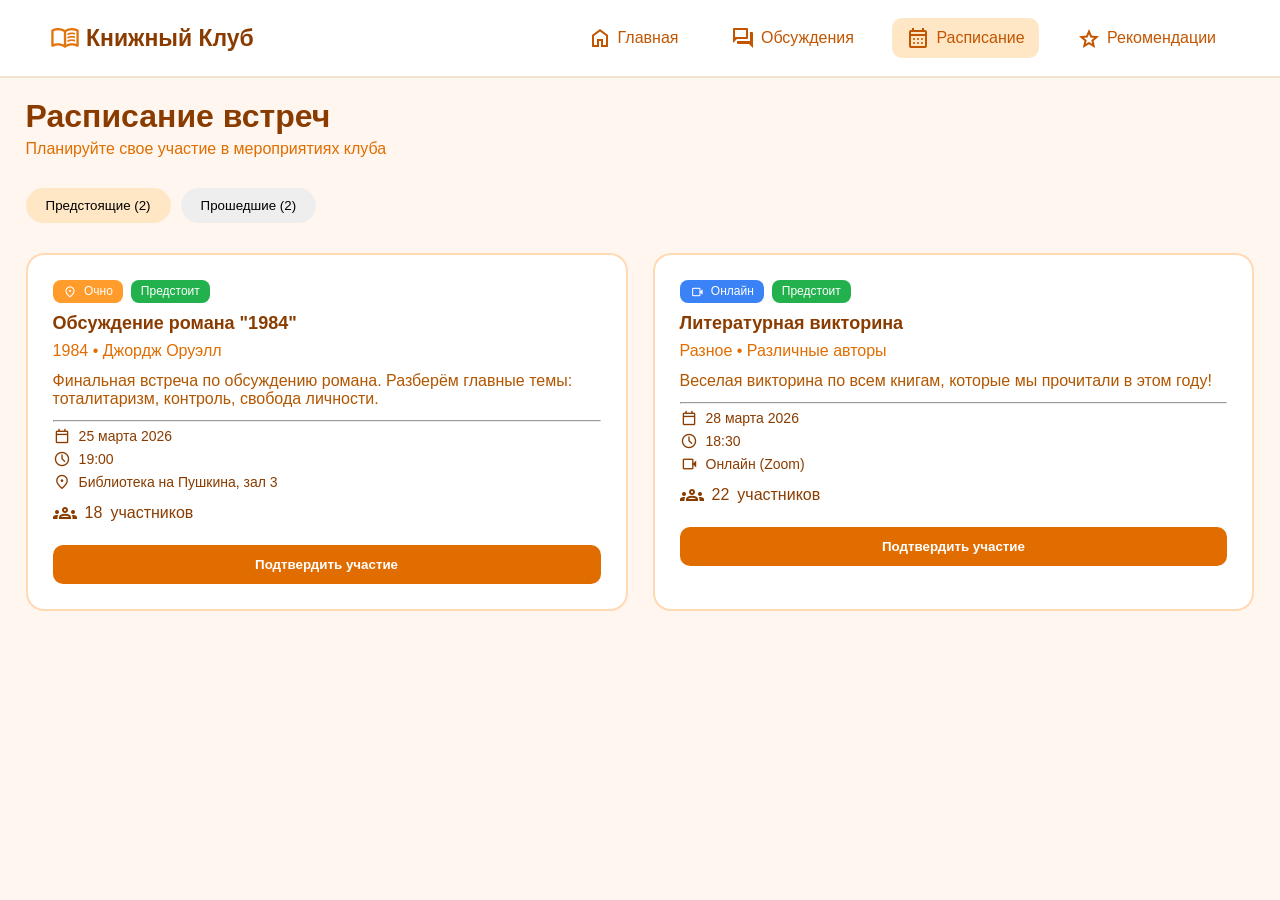
==== BookClub/schedule.html @ 9343d17d "Добавлены файлы сайта" ====
<!DOCTYPE html>
<html lang="ru">
<head>
<meta charset="UTF-8">
<meta name="viewport" content="width=device-width, initial-scale=1.0">
<title>Расписание встреч</title>

<link rel="stylesheet" href="style.css">

<link href="https://fonts.googleapis.com/css2?family=Material+Symbols+Outlined" rel="stylesheet">
</head>

<body>

<header class="header">

<div class="logo">
<span class="material-symbols-outlined">menu_book</span>
<span class="logo-text">Книжный Клуб</span>
</div>

<nav class="nav">

<a href="index.html">
<span class="material-symbols-outlined">home</span>
Главная
</a>

<a href="discussion.html">
<span class="material-symbols-outlined">forum</span>
Обсуждения
</a>

<a href="schedule.html" class="active">
<span class="material-symbols-outlined">calendar_month</span>
Расписание
</a>

<a href="recommendations.html">
<span class="material-symbols-outlined">star</span>
Рекомендации
</a>

</nav>

</header>


<h1 class="page-title">Расписание встреч</h1>
<p class="page-subtitle">Планируйте свое участие в мероприятиях клуба</p>


<div class="tabs">

<button class="tab-btn active" data-tab="upcoming">
Предстоящие (2)
</button>

<button class="tab-btn" data-tab="past">
Прошедшие (2)
</button>

</div>



<div class="events active" id="upcoming">


<div class="event-card">

<div class="tags">
<span class="tag offline">
  <span class="material-symbols-outlined">location_on</span> Очно
</span>
<span class="tag soon">Предстоит</span>
</div>

<h3 class="event-title">Обсуждение романа "1984"</h3>
<p class="book">1984 • Джордж Оруэлл</p>

<p class="desc">
Финальная встреча по обсуждению романа. Разберём главные темы: тоталитаризм, контроль, свобода личности.
</p>

<hr>

<p class="meta"><span class="material-symbols-outlined">calendar_today</span> 25 марта 2026</p>
<p class="meta"><span class="material-symbols-outlined">schedule</span> 19:00</p>
<p class="meta"><span class="material-symbols-outlined">location_on</span> Библиотека на Пушкина, зал 3</p>

<p class="participants">
<span class="material-symbols-outlined">groups</span>
<span class="count">18</span> участников
</p>

<button class="join-btn">Подтвердить участие</button>

</div>



<div class="event-card">

<div class="tags">
<span class="tag online">
  <span class="material-symbols-outlined">videocam</span> Онлайн
</span>
<span class="tag soon">Предстоит</span>
</div>

<h3 class="event-title">Литературная викторина</h3>
<p class="book">Разное • Различные авторы</p>

<p class="desc">
Веселая викторина по всем книгам, которые мы прочитали в этом году!
</p>

<hr>

<p class="meta"><span class="material-symbols-outlined">calendar_today</span> 28 марта 2026</p>
<p class="meta"><span class="material-symbols-outlined">schedule</span> 18:30</p>
<p class="meta"><span class="material-symbols-outlined">videocam</span> Онлайн (Zoom)</p>

<p class="participants">
<span class="material-symbols-outlined">groups</span>
<span class="count">22</span> участников
</p>

<button class="join-btn">Подтвердить участие</button>

</div>

</div>



<div class="events" id="past">


<div class="event-card">

<div class="tags">
<span class="tag offline">
  <span class="material-symbols-outlined">location_on</span> Очно
</span>
</div>

<h3 class="event-title">Обсуждение "Мастера и Маргариты"</h3>
<p class="book">Мастер и Маргарита • Михаил Булгаков</p>

<p class="desc">
Разбор символизма, персонажей и главных тем романа.
</p>

<hr>

<p class="meta"><span class="material-symbols-outlined">calendar_today</span> 10 февраля 2026</p>
<p class="meta"><span class="material-symbols-outlined">schedule</span> 19:00</p>
<p class="meta"><span class="material-symbols-outlined">location_on</span> Библиотека на Пушкина</p>

<p class="participants">
<span class="material-symbols-outlined">groups</span>
20 участников
</p>

</div>



<div class="event-card">

<div class="tags">
<span class="tag online">
  <span class="material-symbols-outlined">videocam</span> Онлайн
</span>
</div>

<h3 class="event-title">Онлайн-дискуссия: Классика vs Современность</h3>
<p class="book">Разное • Различные авторы</p>

<p class="desc">
Дебаты о том, что важнее читать: классическую или современную литературу.
</p>

<hr>

<p class="meta"><span class="material-symbols-outlined">calendar_today</span> 28 января 2026</p>
<p class="meta"><span class="material-symbols-outlined">schedule</span> 20:00</p>
<p class="meta"><span class="material-symbols-outlined">videocam</span> Онлайн (Zoom)</p>

<p class="participants">
<span class="material-symbols-outlined">groups</span>
25 участников
</p>

</div>

</div>

<script src="script.js" defer></script>

</body>
</html>
---- BookClub/style.css ----
* {
    margin: 0;
    padding: 0;
    box-sizing: border-box;
    font-family: "Segoe UI", Arial, sans-serif;
}

body {
    background: #fff7ef;
    color: #3a2a1a;
}

/* ===== ГЛАВНАЯ ===== */
.header {
    display: flex;
    justify-content: space-between;
    align-items: center;
    padding: 18px 50px;
    background: white;
    border-bottom: 2px solid #f1e2d2;
}

.logo {
    display: flex;
    align-items: center;
    gap: 6px;             
}

.logo span.material-symbols-outlined {
    font-size: 30px;       /* размер иконки */
    color: #e16d00f1;      /* цвет иконки */
}

.logo-text {
    font-size: 23px;       /* размер текста */
    font-weight: 700;      /* жирность текста */
    color: #8a3c00;        /* цвет текста */
}

.nav a {
    margin-left: 20px;
    text-decoration: none;
    color: #c25500;
    font-weight: 500;
    display: inline-flex;
    align-items: center;
    gap: 6px;
    padding: 8px 14px;
    border-radius: 10px;
}

.nav a.active {
    background: #ffe7c6;
}

/* ===== Hero ===== */
.hero {
    width: 98%;                 /* ширина блока */
    margin: 20px auto;          /* центрирование */
    padding: 50px;
    border-radius: 24px;
    background: linear-gradient(135deg, #e16d00f1, #e14000);
    color: white;
    display: flex;
    justify-content: space-between;
    align-items: center;
}

.hero-text {
max-width: 55%;
}

.hero-text h1 {
    font-size: 44px;
    margin-bottom: 15px;
}

.hero-text p {
    margin-bottom: 20px;
    opacity: 0.95;
}

.main-btn {
    display: inline-block;
    background: white;
    color: #8a3c00;
    padding: 10px 22px;
    border-radius: 12px;
    text-decoration: none;
    font-weight: 600;     
    border: none;       
    cursor: pointer;
}
.main-btn:focus {
    outline: none;      
}

.hero-image {
    width: 100%;
    max-width: 760px;
    height: 260px;
    border-radius: 16px;
    overflow: hidden;
}

.hero-image img {
    width: 100%;
    height: 100%;
    object-fit: cover;
}

/* ===== Статистика ===== */
.stats {
    width: 98%;                 /* ширина совпадает с hero */
    margin: 20px auto;          /* центрирование */
    display: flex;
    justify-content: center;
    gap: 15px;
    padding: 30px;
}

.card {
    background: white;
    padding: 20px;
    border-radius: 16px;
    text-align: center;
    width: 500px;               /* ширина карточки */
    border: 1px solid #ffe0c2;
}

.card h2 {
    color: #8a3c00;
    font-size: 30px;
}

.material-symbols-outlined.icon {
    font-size: 30px; 
    color: #ff7a00;
    margin-bottom: 10px;
}

.card p {
    font-size: 14px;        
    color: #e46e00e3;        
    font-weight: 500;      
    margin-top: 4px;        
}

/* ===== Текущая книга ===== */
.current-book {
    width: 98%;
    margin: 20px auto;
    padding: 40px;
    border-radius: 20px;
    background: white;              
    border: 1px solid #ffe0c2;       
    display: flex;
    justify-content: space-between;
    align-items: center;
}

/* Левая часть */
.book-info {
    width: 65%;
}

/* Заголовок с иконкой */
.book-title {
    display: flex;
    align-items: center;
    gap: 10px;
}

.book-title h2 {
    margin: 0;
    font-size: 15px;
    color: #7a3b00;
}

.book-title .material-symbols-outlined {
    color: #7a3b00;
    font-size: 24px;
}

/* Подзаголовок */
.subtitle {
    margin-top: 8px;
    font-size: 15px;
    color: #7a7a7a;
}

/* Название книги */
.book-name {
    margin-top: 20px;
    font-size: 25px;
    color: #7a3b00;
}

/* Автор */
.author {
    margin-top: 8px;
    font-size: 16px;
    color: #e56b00;
}

/* Прогресс заголовок */
.progress-header {
    margin-top: 25px;
    display: flex;
    justify-content: space-between;
    font-size: 14px;
    color: #b55300;
}

.percent {
    font-weight: 500;
}

/* Полоса прогресса */
.progress-bar {
    height: 12px;
    background: #f0d68a;
    border-radius: 10px;
    margin-top: 8px;
}

.progress {
    width: 65%;
    height: 100%;
    background: linear-gradient(to right, #ff8a00, #ff5a00);
    border-radius: 10px;
}

/* Дата */
.date {
    margin-top: 25px;
    display: flex;
    align-items: center;
    gap: 8px;
    color: #d35c00;
    font-size: 16px;
}

.date .material-symbols-outlined {
    font-size: 20px;
}

/* Картинка */
.book-image {
    width: 100%; 
    max-width: 480px;
    height: 220px;
    border-radius: 16px;
    overflow: hidden;
}

.book-image img {
    width: 100%;
    height: 100%;
    object-fit: cover;
}
/* ===== Быстрый доступ ===== */
.quick {
    width: 98%;
    margin: 20px auto;
    padding: 40px;
    text-align: left;       /* заголовок блока слева */
}

.quick h2 {
    margin-bottom: 25px;
    color: #8a3c00;        /* цвет заголовка блока */
}

.quick-grid {
    display: flex;
    gap: 25px;
}

/* Карточка */
.quick-card {
    background: white;
    padding: 20px 25px;
    border-radius: 16px;
    width: 100%;
    max-width: 500px;
    border: 1px solid #ffe0c2;
    text-decoration: none;
    color: #3a2a1a;
    transition: 0.25s;
}

.quick-card:hover {
    transform: translateY(-6px);
    box-shadow: 0 8px 20px rgba(0,0,0,0.08);
}

/* Шапка карточки: иконка + заголовок */
.quick-card .card-header {
    display: flex;           /* иконка и заголовок в ряд */
    align-items: center;     /* вертикальное выравнивание */
    gap: 10px;               /* расстояние между иконкой и заголовком */
    margin-bottom: 8px;      /* отступ под шапкой */
}

.quick-card .card-header .material-symbols-outlined {
    font-size: 25px;         /* размер иконки */
    color: #ff7a00;          /* цвет иконки */
}

.quick-card h3 {
    margin: 0;
    font-size: 16px;
    color: #8a3c00;
}


.quick-card p {
    margin: 0;
    font-size: 16px;
    color: #7a7a7a;
}

/* ===== ОБСУЖДЕНИЯ ===== */

.page-title{
color:#8a3c00;
font-size:32px;
margin:20px 0 5px 2%;
}

.page-subtitle{
color:#e16d00;
margin-left:2%;
margin-bottom:30px;
}

.discussion-page{
width:96%;
margin:auto;
}

.discussion-card{
background:white;
border:1px solid #ffe0c2;
border-radius:16px;
margin-bottom:25px;
overflow:hidden;
}

.discussion-card .card-header{
display:flex;
justify-content:space-between;
padding:18px;
cursor:pointer;
}

.book-line{
font-size:14px;
margin-bottom:6px;
color:#e16d00;
}

.discussion-topic{
font-size:15px; /* Размер текста темы */
color:#8a3c00; /* Цвет темы */
margin:5px 0; /* Отступ сверху и снизу */
font-weight:600; /* Толщина */
}
.status{
padding:4px 10px;
border-radius:8px;
font-size:12px;
margin-right:10px;
}

.status.active{
background:#22b14c;
color:white;
}

.status.closed-status{
background:#ccc;
color:#555;
}

.meta{
display:flex;
align-items:center;
gap:8px;
font-size:14px;
margin:5px 0;
color:#8a3c00;
}

.toggle-text{
color:#c45100;
}

.card-content{
display:none;
padding:20px;
border-top:1px solid #e2c9a7;
}

.comment{
display:flex;
margin-bottom:20px;
}

.avatar{
width:45px;
height:45px;
border-radius:50%;
background:#ffbf36;
display:flex;
align-items:center;
justify-content:center;
margin-right:15px;
}

.avatar.small{
width:35px;
height:35px;
background:#ffd373;
}

.comment-body{
background:#fff7ef;
padding:15px;
border-radius:12px;
width:100%;
color:#8a3c00;
}

.reply-body{
background:white;
}

.comment-top{
color:#8a3c00;
display:flex;
justify-content:space-between;
font-size:14px;
margin-bottom:5px;
}

.comment-actions{
margin-top:8px;
color:#c45100;
font-size:14px;
}

.comment-actions span{
margin-right:15px;
cursor:pointer;
}

.reply{
margin-left:30px;
margin-top:10px;
}

.add-comment textarea{
width:100%;
height:80px;
border:1px solid #e2c9a7;
border-radius:10px;
padding:10px;
margin:10px 0;
}

.add-comment button{
background:#d85c00;
color:white;
border:none;
padding:10px 20px;
border-radius:10px;
cursor:pointer;
}

/* ===== РАСПИСАНИЕ ===== */

.tabs{
display:flex;
gap:10px;
margin:20px 2%;
}

.tab-btn{
border:none;
padding:10px 20px;
border-radius:20px;
background:#eee;
cursor:pointer;
font-weight:500;
}

.tab-btn.active{
background:#ffe7c6;
}

.events{
display:none;
margin:30px 2%;
gap:25px;
}

.event-title {
  font-size: 18px;   /* размер текста */
  color: #8a3c00;    /* цвет текста */
  font-weight: 600;   /* жирность */
  margin-bottom: 8px; /* отступ снизу */
}

.events.active{
display:flex;
}

.event-card{
background:white;
border:2px solid #ffd9b3;
border-radius:18px;
padding:25px;
width:50%;
}

.tags{
display:flex;
gap:8px;
margin-bottom:10px;
}

.tag{
padding:4px 10px;
border-radius:8px;
font-size:12px;
color:white;
}
.tag .material-symbols-outlined {
  font-size: 14px;
  vertical-align: middle; 
  margin-right: 4px;       
}

.tag.offline{
background:#ff9c2b;
}

.tag.online{
background:#3b82f6;
}

.tag.soon{
background:#22b14c;
}

.book{
color:#e16d00;
margin-bottom:12px;
}

.desc{
margin-bottom:12px;
color:#b25600;
}

.meta .material-symbols-outlined{
font-size:18px;
}

.participants{
margin:10px 0;
display:flex;
align-items:center;
gap:8px;
color:#8a3c00;
}

.join-btn{
margin-top:10px;
width:100%;
padding:12px;
border:none;
border-radius:10px;
background:#e16d00;
color:white;
font-weight:600;
cursor:pointer;
}

.join-btn:hover{
background:#c45100;
}

/* ===== РЕКОМЕНДАЦИИ ===== */

.recommendation-page {
    width: 96%;
    margin: auto;
}

/* оранжевая карточка */
.book-month {
    background: linear-gradient(135deg, #e16d00f1, #e14000);
    border-radius: 20px;
    padding: 30px;
    display: flex;
    align-items: flex-start;
    gap: 20px;
    color: white;
    margin-bottom: 20px;
}

.month-icon {
    width: 55px;
    height: 55px;
    border-radius: 50%;
    background: rgba(255, 255, 255, 0.2);
    display: flex;
    align-items: center;
    justify-content: center;
}

.month-icon .material-symbols-outlined {
    font-size: 28px;
}

.month-content h2 {
    margin-bottom: 6px;
}

.month-book-title {
    font-size: 22px;
    margin-bottom: 5px;
}

.month-author {
    opacity: 0.9;
    margin-bottom: 15px;
}

.month-desc {
    margin-bottom: 20px;
    max-width: 700px;
}

/* кнопка "Узнать больше" */
.more-btn {
    background: white;
    color: #8a3c00;
    border: none;
    outline: none; /* убираем черную рамку */
    padding: 10px 20px;
    border-radius: 10px;
    font-weight: 600;
    cursor: pointer;
}

.more-btn:hover {
    opacity: 0.9;
}

/* раскрывающийся блок */
.book-details {
    display: none; /* скрыт по умолчанию */
    background: white;
    border: 1px solid #ffe0c2;
    border-radius: 18px;
    padding: 30px;
    gap: 30px;
    align-items: flex-start; /* чтобы текст был сверху */
    margin-bottom: 40px;
}

/* активный блок */
.book-details.active {
    display: flex;
}

/* картинка с тенью */
.details-image img {
    width: 230px;
    border-radius: 12px;
    box-shadow: 0 4px 12px rgba(0, 0, 0, 0.15);
}

/* текст справа от картинки */
.details-info {
    display: flex;
    flex-direction: column;
    gap: 10px;
}

/* заголовки и базовые данные */
.details-info h2 {
    color: #8a3c00;
    margin-bottom: 15px;
}

.details-info p {
    display: flex;
    align-items: center;
    gap: 8px;
    margin-bottom: 8px;
    color: #8a3c00;
}
/* новый блок "Описание" */
.description-title {
    font-size: 22px;
    margin-bottom: 10px;
    color: #8a3c00;
}

.book-description-text {
    margin-top: 8px;
    line-height: 1.7;
    color:#8a3c00;
    max-width: 850px;
}
.details-info .material-symbols-outlined {
    color: #ff7a00;
    font-size: 20px;
}
/*---- самые высоко оценёные---- */

.top-rated {
    width: 96%;
    margin: auto;
    margin-top: 30px;
}

.top-title {
    font-size: 22px;
    color: #8a3c00;
    margin-bottom: 20px;
    display: flex;
    align-items: center;
    gap: 8px;
}

.top-title .material-symbols-outlined {
    color: #ff7a00;
}

.top-books {
    display: grid;
    grid-template-columns: repeat(3, 1fr);
    gap: 25px;
}
/* При наведении на каждую книгу создаём тень */
.top-book:hover {
    box-shadow: 0 1px 10px rgba(138, 138, 138, 0.25); 
    transition: all 0.3s ease; 
}

.top-book {
    background: white;
    border: 1px solid #ffd7a8;
    border-radius: 18px;
    padding: 20px;
    text-align: center;
}

.top-icon {
    width: 70px;
    height: 70px;
    background: #fde6c8;
    border-radius: 50%;
    display: flex;
    align-items: center;
    justify-content: center;
    margin: auto;
    margin-bottom: 15px;
}

.top-icon .material-symbols-outlined {
    font-size: 30px;
    color: #ff7a00;
}

.top-book h3 {
    color: #8a3c00;
    margin-bottom: 5px;
}

.top-author {
    color: #b35a00;
    margin-bottom: 15px;
}

.top-rating {
    display: flex;
    justify-content: center;
    align-items: center;
    gap: 5px;
    color: #ff7a00;
    font-weight: 600;
    margin-bottom: 5px;
}

.top-rating .material-symbols-outlined {
    font-size: 20px;
}

.top-votes {
    color: #b35a00;
}
/* --- Рекомендовано участниками --- */

.members-recommend{
    width:96%;
    margin:auto;
    margin-top:40px;
}

.members-title{
    font-size:22px;
    color:#8a3c00;
    display:flex;
    align-items:center;
    gap:8px;
    margin-bottom:20px;
}

.members-title .material-symbols-outlined{
    color:#ff7a00;
}

.members-books{
    display:grid;
    grid-template-columns:repeat(3,1fr);
    gap:25px;
}

.member-book{
    background:white;
    border:1px solid #ffd7a8;
    border-radius:18px;
    padding:20px;
}

.member-book h3 {
    color: #8a3c00;      
    font-size: 18px;       
    margin-bottom: 4px;    
    font-weight: 700;      
} 

.member-book:hover{
    box-shadow:0 1px 10px rgba(138,138,138,0.25);
    transition:0.3s;
}

.genre{
    background:#ffe7c6;
    color:#8a3c00;
    display:inline-block;
    padding:5px 10px;
    border-radius:10px;
    font-size:13px;
    margin-bottom:10px;
}

.member-rating{
    float:right;
    display:flex;
    align-items:center;
    gap:4px;
    color:#ff7a00;
}

.member-author{
    color:#b35a00;
    margin-bottom:20px;
}

.member-desc{
    margin-bottom:10px;
    color:#8a3c00;
}

.member-reason{
    background:#fff3e6;
    padding:10px;
    border-radius:10px;
    margin-bottom:12px;
    color:#8a3c00;
}

.recommended{
    color:#b35a00;
    margin-bottom:10px;
    font-size:13px;
}

.read-btn{
    width:100%;
    background:#e16d00;
    border:none;
    color:white;
    padding:10px;
    border-radius:10px;
    cursor:pointer;
    display:flex;
    justify-content:center;
    align-items:center;
    gap:6px;
}

.read-btn:hover{
    opacity:0.9;
}

/* --- предложить книгу --- */

.suggest-book{
    width:96%;
    margin:auto;
    margin-top:40px;
    background:white;
    border:1px solid #ffd7a8;
    border-radius:18px;
    padding:25px;
}

.suggest-book h4{
    color:#8a3c00;
    display:flex;
    align-items:center;
    gap:8px;
}

.suggest-book p{
    margin:10px 0 20px 0;
    color:#8e8e8e;
}

.suggest-btn{
    background:#e16d00;
    color:white;
    border:none;
    padding:10px 20px;
    border-radius:10px;
    cursor:pointer;
}

.suggest-form{
    display:none;
    margin-top:20px;
    flex-direction:column;
    gap:10px;
}

.suggest-form input,
.suggest-form textarea{
    padding:10px;
    border-radius:10px;
    border:1px solid #ffd7a8;
}

.suggest-form textarea{
    min-height:80px;
}

.submit-book{
background:#e16d00;
border:none;
color:white;
padding:10px 45px;
border-radius:10px;
cursor:pointer;
width:fit-content;
}

.read-btn:disabled{
opacity:0.7;
cursor:default;
}

button{
outline:none;
}

/* Нижний колонтитул */
.footer {
    color: #8a3c00;
    text-align: center;
    padding: 20px;
    margin-top: 20px;
    border-top: 1px solid #ffd7a8;
}

.footer .footer-content p {
    margin: 5px 0;
    font-size: 14px;
}
/* ===== Адаптивность для планшетов и мобильных устройств ===== */

/* Планшеты и маленькие ноутбуки */
@media (max-width: 1024px) {
    .top-books, .members-books {
        grid-template-columns: repeat(2, 1fr); /* 2 колонки вместо 3 */
        gap: 20px;
    }

    .book-month {
        flex-direction: column; /* картинка и текст становятся вертикально */
        align-items: center;
        text-align: center;
    }

    .book-details {
        flex-direction: column; /* раскрывающийся блок тоже вертикально */
        gap: 20px;
    }

    .details-image img {
        width: 100%;
        max-width: 300px; /* ограничение, чтобы картинка не была слишком большой */
    }
}

/* Мобильные телефоны */
@media (max-width: 768px) {
    .top-books, .members-books {
        grid-template-columns: 1fr; /* 1 колонка */
        gap: 15px;
    }

    .month-book-title, .member-book h3 {
        font-size: 16px; /* уменьшаем размер заголовков */
    }

    .month-author, .member-author {
        font-size: 14px;
    }

    .more-btn, .read-btn, .suggest-btn {
        padding: 8px 15px; /* уменьшаем кнопки */
    }

    .book-description-text {
        font-size: 14px;
    }

    .book-month, .book-details {
        gap: 15px;
    }
}

/* Малые экраны, телефоны узкие */
@media (max-width: 480px) {
    .suggest-form input, .suggest-form textarea {
        width: 100%; /* форма занимает всю ширину контейнера */
    }

    .book-description-text {
        line-height: 1.5;
    }

    .month-desc, .member-desc {
        font-size: 13px;
    }

    .details-info p {
        font-size: 13px;
    }

    .footer .footer-content p {
        font-size: 12px;
    }

    .read-btn, .more-btn, .suggest-btn {
        font-size: 13px;
    }
}

/* ===== Модальное окно ===== */
.modal {
    display: none; /* скрыто по умолчанию */
    position: fixed;
    z-index: 1000;
    left: 0;
    top: 0;
    width: 100%;
    height: 100%;
    overflow: auto;
    background: rgba(0,0,0,0.5);
}

.modal-content {
    background: white;
    margin: 10% auto;
    padding: 20px;
    border-radius: 15px;
    max-width: 400px;
    text-align: center;
}

.modal input {
    width: 90%;
    padding: 10px;
    margin: 10px 0;
    border-radius: 10px;
    border: 1px solid #ffd7a8;
}

.modal button {
    background: #e16d00;
    color: white;
    border: none;
    padding: 10px 20px;
    border-radius: 10px;
    cursor: pointer;
}

.close {
    float: right;
    font-size: 24px;
    cursor: pointer;
}

/* Адаптация под мобильные */
@media (max-width: 768px) {
    .modal-content {
        margin: 20% 10px;
    }
    .modal input {
        width: 95%;
    }
}
/* ===== АДАПТАЦИЯ ГЛАВНОЙ СТРАНИЦЫ ===== */

@media (max-width: 768px) {

    /* шапка */
    .header {
        flex-direction: column;
        gap: 10px;
        padding: 15px;
    }

    .nav {
        display: flex;
        flex-wrap: wrap;
        justify-content: center;
    }

    /* hero */
    .hero {
        flex-direction: column;
        padding: 25px;
        text-align: center;
    }

    .hero-text {
        width: 100%;
    }

    .hero-text h1 {
        font-size: 26px;
    }

    .hero-image {
        width: 100%;
        height: 180px;
        margin-top: 15px;
    }

    /* статистика */
    .stats {
        flex-direction: column;
        padding: 20px;
    }

    .card {
        width: 100%;
    }

    /* текущая книга */
    .current-book {
        flex-direction: column;
        gap: 20px;
        padding: 25px;
    }

    .book-info {
        width: 100%;
    }

    .book-image {
        width: 100%;
        height: 180px;
    }

    /* быстрый доступ */
    .quick-grid {
        flex-direction: column;
    }

    .quick-card {
        width: 100%;
    }

}
/* ===== МОБИЛЬНОЕ МЕНЮ СНИЗУ ===== */

@media (max-width: 768px) {

    .header {
        flex-direction: column;
        padding: 12px;
    }

    /* навигация становится нижней панелью */
    .nav {
        position: fixed;
        bottom: 0;
        left: 0;
        width: 100%;
        background: white;
        border-top: 1px solid #ffd7a8;

        display: flex;
        justify-content: space-around;
        align-items: center;

        padding: 8px 0;
        z-index: 1000;
    }

    .nav a {
        flex-direction: column;
        font-size: 12px;
        margin: 0;
        gap: 2px;
    }

    .nav a .material-symbols-outlined {
        font-size: 20px;
    }

    /* чтобы контент не прятался под меню */
    body {
        padding-bottom: 70px;
    }

}
/* ===== МОБИЛЬНОЕ РАСПИСАНИЕ ===== */

@media (max-width: 768px) {

    .events.active {
        flex-direction: column;
    }

    .event-card {
        width: 100%;
    }

}
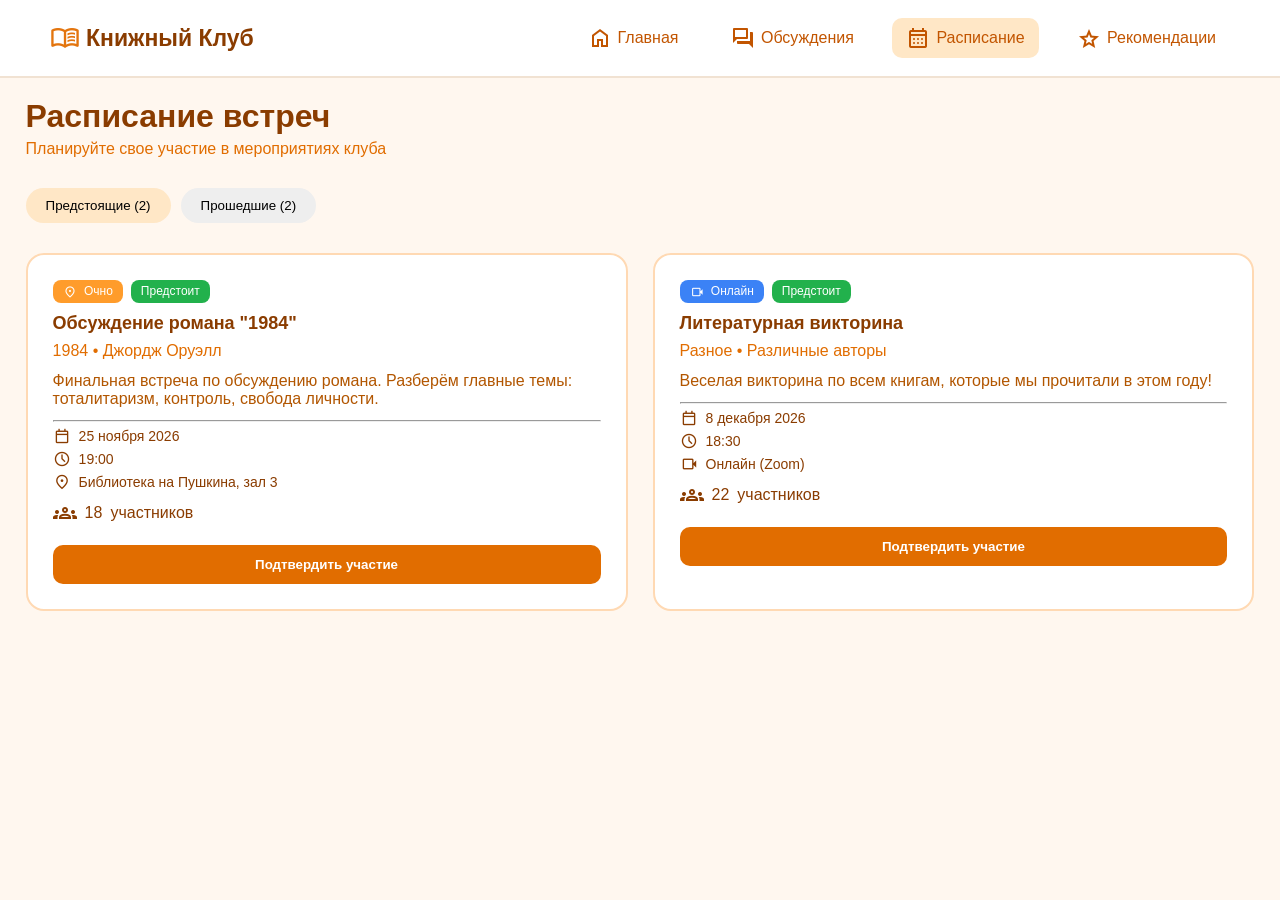
==== commit 6436ed3e: "Update schedule dates" ====
--- a/BookClub/schedule.html
+++ b/BookClub/schedule.html
@@ -85,7 +85,7 @@
 
 <hr>
 
-<p class="meta"><span class="material-symbols-outlined">calendar_today</span> 25 марта 2026</p>
+<p class="meta"><span class="material-symbols-outlined">calendar_today</span> 25 ноября 2026</p>
 <p class="meta"><span class="material-symbols-outlined">schedule</span> 19:00</p>
 <p class="meta"><span class="material-symbols-outlined">location_on</span> Библиотека на Пушкина, зал 3</p>
 
@@ -118,7 +118,7 @@
 
 <hr>
 
-<p class="meta"><span class="material-symbols-outlined">calendar_today</span> 28 марта 2026</p>
+<p class="meta"><span class="material-symbols-outlined">calendar_today</span> 8 декабря 2026</p>
 <p class="meta"><span class="material-symbols-outlined">schedule</span> 18:30</p>
 <p class="meta"><span class="material-symbols-outlined">videocam</span> Онлайн (Zoom)</p>
 
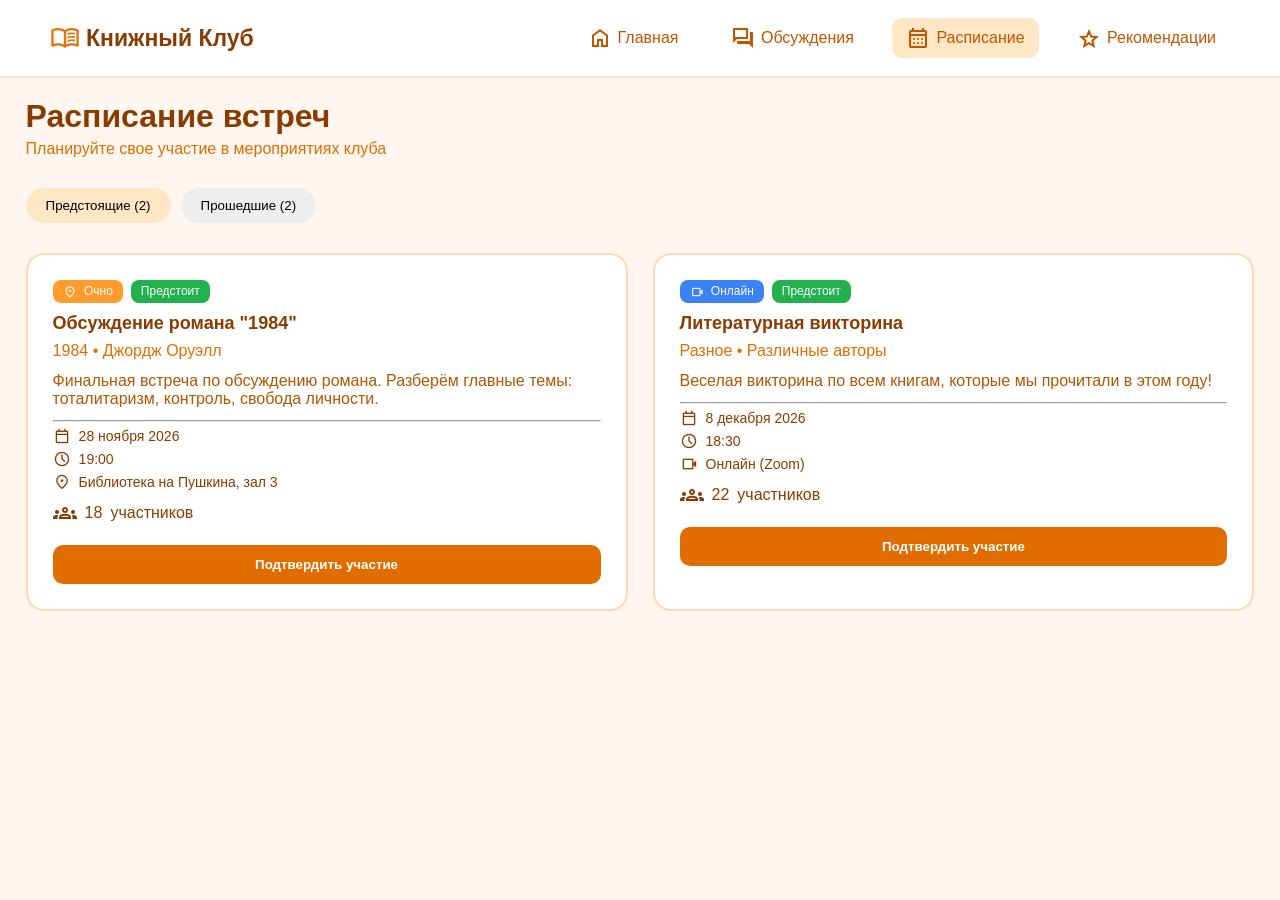
==== commit c0d8857d: "Update meeting date" ====
--- a/BookClub/schedule.html
+++ b/BookClub/schedule.html
@@ -85,7 +85,7 @@
 
 <hr>
 
-<p class="meta"><span class="material-symbols-outlined">calendar_today</span> 25 ноября 2026</p>
+<p class="meta"><span class="material-symbols-outlined">calendar_today</span> 28 ноября 2026</p>
 <p class="meta"><span class="material-symbols-outlined">schedule</span> 19:00</p>
 <p class="meta"><span class="material-symbols-outlined">location_on</span> Библиотека на Пушкина, зал 3</p>
 
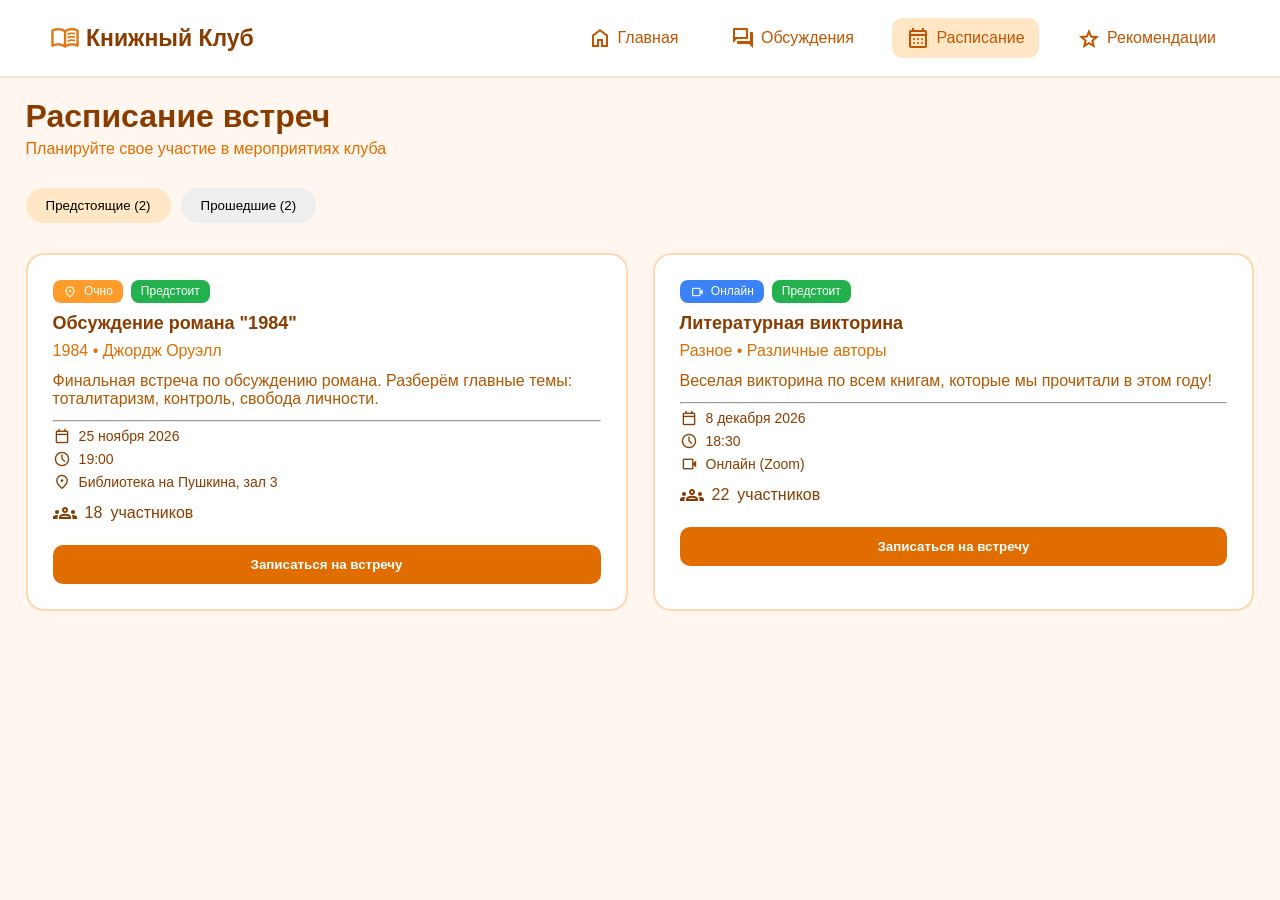
==== commit 99f680f0: "Update event button text" ====
--- a/BookClub/schedule.html
+++ b/BookClub/schedule.html
@@ -85,7 +85,7 @@
 
 <hr>
 
-<p class="meta"><span class="material-symbols-outlined">calendar_today</span> 28 ноября 2026</p>
+<p class="meta"><span class="material-symbols-outlined">calendar_today</span> 25 ноября 2026</p>
 <p class="meta"><span class="material-symbols-outlined">schedule</span> 19:00</p>
 <p class="meta"><span class="material-symbols-outlined">location_on</span> Библиотека на Пушкина, зал 3</p>
 
@@ -94,7 +94,7 @@
 <span class="count">18</span> участников
 </p>
 
-<button class="join-btn">Подтвердить участие</button>
+<button class="join-btn">Записаться на встречу</button>
 
 </div>
 
@@ -127,7 +127,7 @@
 <span class="count">22</span> участников
 </p>
 
-<button class="join-btn">Подтвердить участие</button>
+<button class="join-btn">Записаться на встречу</button>
 
 </div>
 
